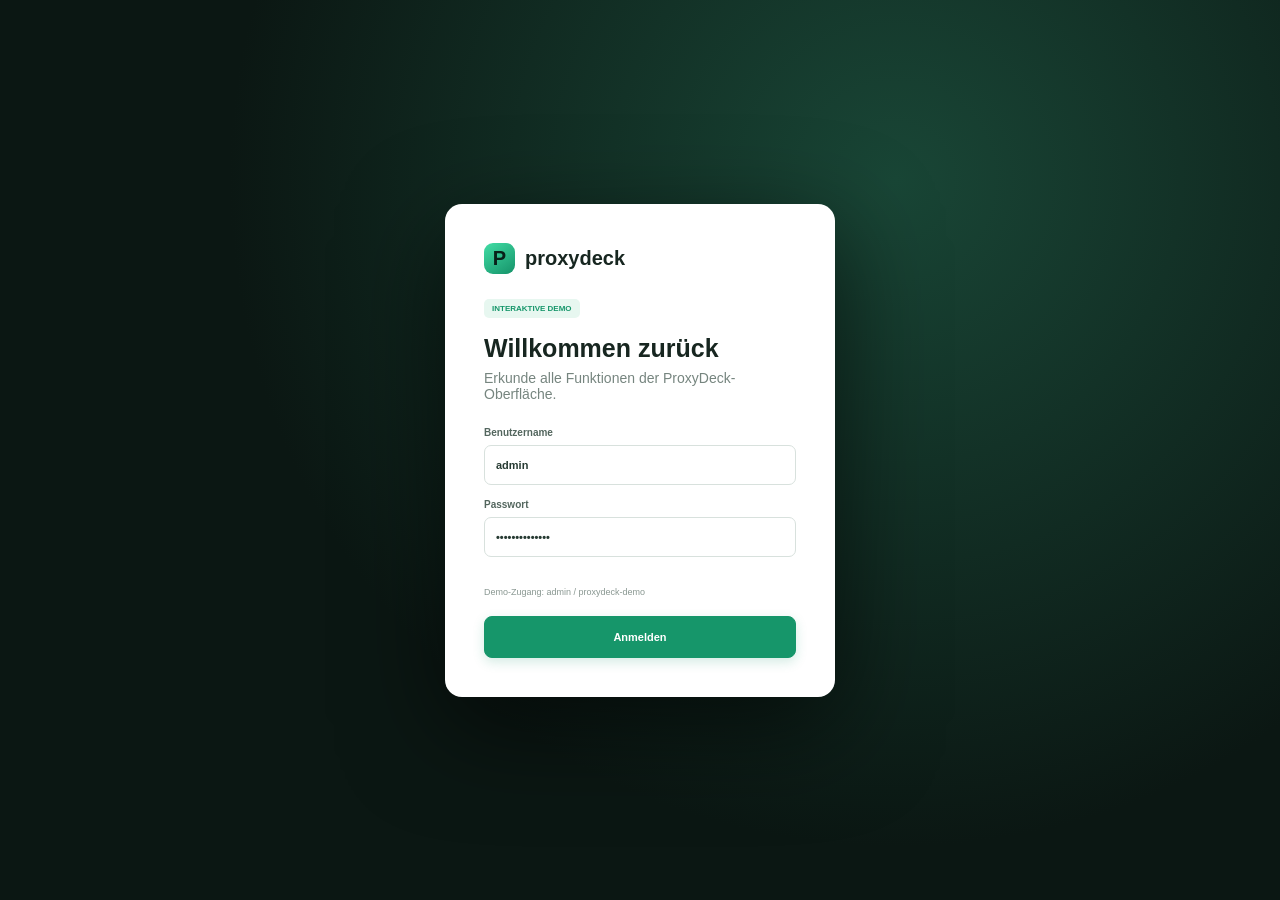
==== demo/index.html @ f4456217 "ALPHA" ====
<!doctype html>
<html lang="de">
<head>
  <meta charset="utf-8">
  <meta name="viewport" content="width=device-width,initial-scale=1">
  <title>ProxyDeck – Vollständige Demo</title>
  <link rel="stylesheet" href="demo.css?v=20260721-2">
</head>
<body>
  <div class="shell">
    <aside class="sidebar">
      <button class="brand" data-page="dashboard"><span class="logo">P</span><img class="demo-custom-logo" alt="" hidden><strong>proxydeck</strong><em>DEMO</em></button>
      <nav id="nav">
        <button class="active" data-page="dashboard"><span>⌂</span>Übersicht</button>
        <button data-page="proxies"><span>⇄</span>Proxy Hosts <b id="proxyBadge">3</b></button>
        <button data-page="redirects"><span>↗</span>Weiterleitungen</button>
        <button data-page="streams"><span>≋</span>Streams</button>
        <button data-page="certificates"><span>◇</span>Zertifikate</button>
        <button data-page="providers"><span>⌘</span>DNS-Plugins</button>
        <button data-page="health"><span>◉</span>Healthchecks</button>
        <button data-page="users"><span>♙</span>Benutzer</button>
        <button data-page="notifications"><span>♢</span>Benachrichtigungen</button>
        <button data-page="activity"><span>▤</span>Aktivitäten</button>
        <button data-page="traffic"><span>↗</span>Traffic &amp; Hits</button>
        <button data-page="design"><span>⚙</span>Design</button>
      </nav>
      <div class="side-bottom">
        <div class="gateway"><i></i><div><strong>Gateway online</strong><small>IPv4 + IPv6 aktiv</small></div></div>
        <div class="profile"><span>MM</span><div><strong>Max Mustermann</strong><small>Administrator</small></div><button id="logout">Logout</button></div>
      </div>
    </aside>

    <main>
      <header><button class="mobile-menu" id="mobileMenu">☰</button><div><span>ProxyDeck</span><i>/</i><strong id="crumb">Übersicht</strong></div><div class="header-actions"><button title="Demo-Daten zurücksetzen" aria-label="Demo-Daten zurücksetzen" id="reset">↻</button><button title="Dunkelmodus einschalten" aria-label="Darstellung wechseln" id="themeToggle">☾</button></div></header>
      <div class="page" id="page"></div>
    </main>
  </div>

  <dialog id="modal"><form method="dialog" class="modal-card"><div class="modal-head"><div><h2 id="modalTitle"></h2><p id="modalSubtitle"></p></div><button value="cancel">×</button></div><div class="modal-body" id="modalBody"></div><div class="modal-actions"><button value="cancel" class="btn secondary">Abbrechen</button><button type="button" class="btn primary" id="modalSave">Speichern</button></div></form></dialog>
  <div class="toast" id="toast"><span>✓</span><div><strong></strong><small></small></div></div>
  <div class="login" id="login"><div class="login-book" aria-hidden="true"><span class="book-back"></span><span class="book-pages"></span><span class="book-cover"><i class="logo">P</i></span></div><form id="loginForm"><div class="login-brand"><span class="logo">P</span><strong>proxydeck</strong></div><span class="demo-pill">INTERAKTIVE DEMO</span><h1>Willkommen zurück</h1><p>Erkunde alle Funktionen der ProxyDeck-Oberfläche.</p><label>Benutzername<input id="demoLoginUser" value="admin" required></label><label>Passwort<input id="demoLoginPassword" type="password" value="proxydeck-demo" required></label><div class="login-error" id="demoLoginError"></div><small>Demo-Zugang: admin / proxydeck-demo</small><button class="btn primary">Anmelden</button></form></div>
  <script src="providers.js"></script>
  <script src="notifications.js"></script>
  <script src="demo.js?v=20260721-2"></script>
  <script src="theme.js"></script>
</body>
</html>
---- demo/demo.css ----
:root{--bg:#f3f6f4;--card:#fff;--ink:#172620;--muted:#76857f;--line:#dfe7e3;--green:#16966a;--green2:#2bc98d;--soft:#e7f7f0;--nav:#0d1916;--danger:#d35757;--amber:#e7a83d}*{box-sizing:border-box}body{margin:0;background:var(--bg);color:var(--ink);font:14px Inter,Segoe UI,sans-serif}button,input,select{font:inherit}.shell{min-height:100vh;display:grid;grid-template-columns:242px 1fr}.sidebar{position:fixed;inset:0 auto 0 0;width:242px;padding:23px 15px;background:var(--nav);color:#dce7e2;display:flex;flex-direction:column;z-index:20}.brand{display:flex;align-items:center;gap:10px;padding:0 8px 25px;border:0;background:none;color:#fff;font-size:20px;cursor:pointer}.logo{width:31px;height:31px;display:grid;place-items:center;border-radius:9px;background:linear-gradient(145deg,#42dda5,#159269);color:#092019;font-weight:900}.brand em{margin-left:auto;padding:3px 6px;border:1px solid #335047;border-radius:5px;color:#6fe0b6;font-size:8px;font-style:normal}nav{display:flex;flex-direction:column;gap:4px}nav button{height:42px;display:flex;align-items:center;gap:12px;padding:0 12px;border:0;border-radius:8px;background:none;color:#8ba098;font-weight:600;text-align:left;cursor:pointer}nav button>span{width:19px;color:#748c83;font-size:18px;text-align:center}nav button b{margin-left:auto;padding:2px 7px;border-radius:10px;background:#294138;font-size:10px}nav button:hover,nav button.active{background:#1a2b26;color:#fff}nav button.active{box-shadow:inset 3px 0 var(--green2)}.side-bottom{margin-top:auto}.gateway{display:flex;align-items:center;gap:10px;padding:15px 9px;border-bottom:1px solid #293a34}.gateway i{width:9px;height:9px;border-radius:50%;background:#35d795;box-shadow:0 0 0 5px #1b4133}.gateway strong,.gateway small,.profile strong,.profile small{display:block}.gateway strong{font-size:11px}.gateway small,.profile small{margin-top:3px;color:#667b73;font-size:9px}.profile{display:flex;align-items:center;gap:9px;padding:17px 5px 0}.profile>span{width:34px;height:34px;display:grid;place-items:center;border-radius:9px;background:#28443a;color:#41d6a0;font-size:11px;font-weight:700}.profile strong{font-size:10px}.profile button{margin-left:auto;border:0;background:none;color:#71877e;cursor:pointer}main{grid-column:2;min-width:0}header{height:66px;padding:0 29px;background:#fff;border-bottom:1px solid var(--line);display:flex;align-items:center;justify-content:space-between;position:sticky;top:0;z-index:10}header>div:first-of-type{display:flex;gap:10px;color:#8c9994;font-size:12px}header i{color:#c7cecb}header strong{color:#34463f}.header-actions{display:flex;gap:8px}.header-actions button,.mobile-menu{width:34px;height:34px;border:1px solid var(--line);border-radius:8px;background:#fff;color:#65766f;cursor:pointer}.mobile-menu{display:none}.page{max-width:1370px;margin:auto;padding:31px 37px 60px}.page-title{display:flex;align-items:flex-end;justify-content:space-between;gap:20px;margin-bottom:25px}.page-title h1{margin:0;font-size:27px;letter-spacing:-.8px}.page-title p{margin:7px 0 0;color:var(--muted);font-size:12px}.actions{display:flex;gap:9px}.btn{padding:10px 15px;border:1px solid #d2ddd8;border-radius:8px;background:#fff;color:#3c5048;font-size:11px;font-weight:700;cursor:pointer}.btn.primary{border-color:var(--green);background:var(--green);color:#fff;box-shadow:0 4px 12px #16966a30}.btn.danger{color:var(--danger)}.btn:hover{transform:translateY(-1px)}.stats{display:grid;grid-template-columns:repeat(4,1fr);gap:15px;margin-bottom:19px}.stat,.card{background:var(--card);border:1px solid var(--line);border-radius:11px;box-shadow:0 2px 7px #20372e08}.stat{padding:19px}.stat-head{display:flex;justify-content:space-between;color:#71817b;font-size:10px;font-weight:700}.stat-head i{width:29px;height:29px;display:grid;place-items:center;border-radius:8px;background:var(--soft);color:var(--green);font-style:normal}.stat strong{display:block;margin-top:10px;font-size:25px}.stat small{display:block;margin-top:6px;color:#85938e;font-size:9px}.up{color:var(--green)!important}.grid{display:grid;grid-template-columns:minmax(0,1fr) 310px;gap:18px}.card{padding:20px}.card-title{display:flex;align-items:center;justify-content:space-between;margin-bottom:17px}.card-title h2{margin:0;font-size:14px}.card-title p{margin:4px 0 0;color:var(--muted);font-size:10px}.table{width:100%;border-collapse:collapse}.table th{padding:10px;text-align:left;color:#81908a;font-size:9px;text-transform:uppercase;letter-spacing:.4px;border-bottom:1px solid var(--line)}.table td{padding:13px 10px;border-bottom:1px solid #edf1ef;font-size:11px}.table tr:last-child td{border-bottom:0}.domain{display:flex;align-items:center;gap:9px}.domain-icon{width:30px;height:30px;display:grid;place-items:center;border-radius:8px;background:#eaf8f2;color:var(--green);font-weight:800}.domain strong,.domain small{display:block}.domain small{margin-top:3px;color:#87958f;font-size:9px}.status{display:inline-flex;align-items:center;gap:6px;padding:4px 8px;border-radius:12px;background:var(--soft);color:#177c59;font-size:9px;font-weight:700}.status:before{content:"";width:5px;height:5px;border-radius:50%;background:var(--green2)}.status.warn{background:#fff4df;color:#9a6b16}.status.warn:before{background:var(--amber)}.status.off{background:#f1f3f2;color:#78857f}.status.off:before{background:#9aa6a1}.row-actions{display:flex;justify-content:flex-end;gap:5px}.icon-btn{width:29px;height:29px;border:1px solid var(--line);border-radius:7px;background:#fff;color:#6c7d76;cursor:pointer}.activity{display:flex;flex-direction:column}.activity-item{display:grid;grid-template-columns:29px 1fr;gap:10px;padding:11px 0;border-bottom:1px solid #edf1ef}.activity-item:last-child{border:0}.activity-item>span{width:28px;height:28px;display:grid;place-items:center;border-radius:50%;background:var(--soft);color:var(--green);font-size:11px}.activity-item strong,.activity-item small{display:block;font-size:10px}.activity-item small{margin-top:3px;color:#8a9892;font-size:8px}.chart{height:120px;display:flex;align-items:flex-end;gap:6px;padding-top:15px}.bar{flex:1;border-radius:4px 4px 1px 1px;background:linear-gradient(#33ce96,#b7ead7);min-height:8px}.list-card{padding:0;overflow:hidden}.toolbar{display:flex;gap:9px;padding:16px 18px;border-bottom:1px solid var(--line)}.search{flex:1;max-width:330px;position:relative}.search input{padding-left:32px}.search:before{content:"⌕";position:absolute;left:11px;top:8px;color:#899892}.toolbar .btn{margin-left:auto}input,select{width:100%;height:38px;padding:0 11px;border:1px solid #d8e1dd;border-radius:7px;background:#fff;color:#263a32;outline:none;font-size:11px}input:focus,select:focus{border-color:#4bb78f;box-shadow:0 0 0 3px #35b78218}.form-grid{display:grid;grid-template-columns:1fr 1fr;gap:14px}.form-grid .wide{grid-column:1/-1}label{display:block;color:#53665e;font-size:10px;font-weight:700}label input,label select{margin-top:7px}.target-editor{margin-top:17px}.target-head{display:flex;align-items:center;justify-content:space-between;margin-bottom:9px}.target-row{display:grid;grid-template-columns:minmax(140px,1fr) 90px 70px 90px 31px;gap:8px;align-items:end;padding:10px;margin-bottom:8px;border:1px solid var(--line);border-radius:8px}.target-row button{height:38px;border:0;background:none;color:var(--danger);cursor:pointer}.cert-overview{display:grid;grid-template-columns:150px 1fr;gap:20px;align-items:center}.ring{width:115px;height:115px;margin:auto;display:grid;place-items:center;border-radius:50%;background:radial-gradient(circle,#fff 59%,transparent 60%),conic-gradient(var(--green2) 78%,#e5ece9 0);font-size:20px;font-weight:800}.empty{padding:65px;text-align:center;color:var(--muted)}dialog{width:min(720px,calc(100vw - 25px));padding:0;border:0;border-radius:13px;box-shadow:0 25px 90px #0006}dialog::backdrop{background:#07130fb8;backdrop-filter:blur(3px)}.modal-card{margin:0}.modal-head,.modal-actions{display:flex;align-items:center;justify-content:space-between;padding:19px 22px;border-bottom:1px solid var(--line)}.modal-head h2{margin:0;font-size:16px}.modal-head p{margin:4px 0 0;color:var(--muted);font-size:10px}.modal-head button{border:0;background:none;color:#82918b;font-size:24px}.modal-body{padding:22px;max-height:65vh;overflow:auto}.modal-actions{justify-content:flex-end;gap:8px;border-top:1px solid var(--line);border-bottom:0}.toast{position:fixed;right:24px;bottom:24px;display:flex;align-items:center;gap:11px;padding:13px 18px;border-radius:9px;background:#10241d;color:#fff;box-shadow:0 14px 45px #0005;transform:translateY(100px);opacity:0;transition:.3s;z-index:100}.toast.show{transform:none;opacity:1}.toast>span{color:#3add9f}.toast strong,.toast small{display:block}.toast strong{font-size:11px}.toast small{margin-top:3px;color:#91a69e;font-size:9px}.login{position:fixed;inset:0;z-index:200;display:grid;place-items:center;padding:20px;background:radial-gradient(circle at 70% 20%,#194636,#0b1713 58%)}.login.hidden{display:none}.login form{width:min(390px,100%);padding:39px;background:#fff;border-radius:17px;box-shadow:0 30px 100px #0009}.login-brand{display:flex;align-items:center;gap:10px;font-size:20px}.demo-pill{display:inline-block;margin-top:25px;padding:5px 8px;border-radius:5px;background:var(--soft);color:var(--green);font-size:8px;font-weight:800}.login h1{margin:16px 0 7px;font-size:25px}.login p{margin:0 0 25px;color:var(--muted)}.login label{margin-top:14px}.login form>small{display:block;margin:12px 0;color:#899791;font-size:9px}.login .btn{width:100%;height:42px;margin-top:7px}
@media(max-width:1000px){.shell{grid-template-columns:76px 1fr}.sidebar{width:76px}.brand strong,.brand em,nav button{font-size:0}.brand{padding-left:7px}nav button{justify-content:center}nav button>span{font-size:18px}nav button b,.side-bottom{display:none}.grid{grid-template-columns:1fr}.stats{grid-template-columns:1fr 1fr}}
@media(max-width:680px){body{overflow-x:hidden}.shell{display:block}.sidebar{display:none;width:min(82vw,280px);box-shadow:15px 0 45px #0008}.sidebar.open{display:flex}.mobile-menu{display:block}main{grid-column:auto;max-width:100vw}header{padding:0 15px}header>div:first-of-type{display:none}.page{padding:18px 12px 40px;max-width:100vw}.page-title{align-items:flex-start;flex-direction:column;margin-bottom:18px}.page-title h1{font-size:22px}.actions{width:100%}.actions .btn{flex:1;min-height:44px}.stats{grid-template-columns:1fr 1fr;gap:10px}.stat{padding:15px}.stat strong{font-size:21px}.grid{display:block}.grid>aside{margin-top:12px}.card{padding:15px}.list-card{padding:0;overflow:visible;background:transparent;border:0;box-shadow:none}.list-card>.card-title,.list-card>.toolbar{margin-bottom:10px;background:var(--card);border:1px solid var(--line);border-radius:11px;padding:14px}.toolbar{align-items:center;flex-wrap:wrap}.toolbar .search{flex-basis:100%;max-width:none}.toolbar .btn{min-height:42px}.table,.table tbody,.table tr,.table td{display:block;width:100%}.table thead{display:none}.table tbody{display:grid;gap:10px}.table tr{padding:14px;background:var(--card);border:1px solid var(--line);border-radius:12px;box-shadow:0 2px 7px #20372e0a}.table td{display:grid;grid-template-columns:minmax(86px,34%) 1fr;align-items:center;gap:10px;padding:8px 0;border-bottom:1px solid var(--line);text-align:left;overflow-wrap:anywhere}.table td:last-child{border-bottom:0}.table td:before{content:attr(data-label);color:var(--muted);font-size:9px;font-weight:800;text-transform:uppercase;letter-spacing:.35px}.table td[data-label=""]:before{display:none}.domain{min-width:0}.domain strong{overflow-wrap:anywhere}.row-actions{justify-content:flex-start}.icon-btn{width:40px;height:40px}.form-grid{grid-template-columns:1fr}.form-grid .wide{grid-column:auto}.target-row{grid-template-columns:1fr;padding:12px}.target-row label,.target-row label:nth-child(3),.target-row label:nth-child(4){grid-row:auto}.target-row button{width:100%;border:1px solid var(--line);border-radius:7px}.cert-overview{grid-template-columns:1fr}.modal-body{padding:16px}.modal-actions .btn{min-height:43px}.toast{left:12px;right:12px;bottom:12px}.login form{padding:28px 22px}}
@media(max-width:390px){.stats{grid-template-columns:1fr}.table td{grid-template-columns:82px 1fr}}
@media(max-width:680px){.sidebar.open .brand{justify-content:flex-start}.sidebar.open .brand strong{display:inline;font-size:20px}.sidebar.open .brand em{display:inline;font-size:8px}.sidebar.open nav button{justify-content:flex-start;font-size:13px}.sidebar.open nav button>span{font-size:18px}.sidebar.open nav button b{display:grid;font-size:10px}.sidebar.open .side-bottom{display:block}}
.profile button{padding:6px 8px;border:1px solid #31463f;border-radius:7px;color:#91a69e;font-size:9px;font-weight:700}
.login-error{min-height:18px;color:#b92f3c;font-size:11px;font-weight:700}.login-error:not(:empty){margin:7px 0;padding:9px 11px;border:1px solid #f0bcbc;border-radius:7px;background:#fff1f1}.login-denied{animation:loginDenied .35s ease}@keyframes loginDenied{25%{transform:translateX(-7px)}50%{transform:translateX(6px)}75%{transform:translateX(-3px)}}
.login-book{position:fixed;width:min(96vw,828px,124vh);height:auto;aspect-ratio:1.3;z-index:203}.login.closing form>*{animation:none}.login.closing form{animation:loginCardAway .55s ease forwards}.login.opening form{animation:loginCardReturn .9s ease both}.login.opening .login-book{animation:bookAppear .9s ease forwards}.login.opening .book-cover{animation:bookOpen .65s .12s cubic-bezier(.2,.75,.25,1) both}@keyframes bookOpen{from{transform:rotateY(-2deg)}to{transform:rotateY(-132deg)}}@keyframes loginCardReturn{0%,70%{opacity:0;transform:scale(.92)}100%{opacity:1;transform:none}}
.demo-custom-logo{max-width:115px;max-height:34px;object-fit:contain}.design-actions{display:flex;gap:9px;margin:20px 0 12px}@media(max-width:680px){.design-actions{flex-direction:column}.login-book{width:min(96vw,124vh)}}
.login-book{width:min(96vw,828px,124vh)}.login-book>span{border-radius:5px 11px 11px 5px;transform-origin:left center}.book-cover{transform:rotateY(-132deg)}.book-cover:after{left:9px;right:auto}.login.closing .book-cover{animation:bookCloseNatural .58s .12s cubic-bezier(.2,.75,.25,1) forwards}.login.opening .book-cover{animation:bookOpenNatural .65s .12s cubic-bezier(.2,.75,.25,1) both}@keyframes bookCloseNatural{from{transform:rotateY(-132deg)}to{transform:rotateY(-2deg)}}@keyframes bookOpenNatural{from{transform:rotateY(-2deg)}to{transform:rotateY(-132deg)}}@media(max-width:680px){.login-book{width:min(96vw,124vh)}}
body.dark{--bg:#0d1513;--green:var(--accent-dark,#0f694a);--green2:var(--accent-dark,#0f694a)}
.event-fields{display:flex;flex-wrap:wrap;gap:10px 18px;padding:13px 15px;border:1px solid var(--line);border-radius:9px}.event-fields legend{padding:0 6px;color:var(--muted);font-size:10px}.event-fields label{display:inline-flex;align-items:center;gap:7px;margin:0}.event-fields input[type="checkbox"]{appearance:auto!important;width:16px!important;height:16px!important;min-width:16px;margin:0!important;padding:0!important;box-shadow:none}.form-grid input[type="file"]{height:auto;min-height:52px;padding:8px;border:1px dashed var(--line);background:var(--card);color:var(--muted);line-height:34px}.form-grid input[type="file"]::file-selector-button{height:34px;margin-right:10px;padding:0 13px;border:1px solid var(--line);border-radius:7px;background:var(--soft);color:var(--green);font-size:10px;font-weight:800;cursor:pointer}.form-grid input[type="file"]:hover{border-color:var(--green)}body.dark .form-grid input[type="file"]::file-selector-button{background:#1c2d27;color:#dce9e4}
.card,.stat,.table tr{border-radius:12px}input:not([type="checkbox"]):not([type="file"]),select{min-height:40px}.btn{min-height:38px;border-radius:8px}.event-fields{border-radius:9px}.event-fields input[type="checkbox"]{vertical-align:middle}
body.dark{--bg:#0d1513;--card:#14201c;--ink:#e5f0ec;--muted:#91a39c;--line:#2a3934;--soft:#17392d;--nav:#080f0d;color-scheme:dark}body.dark header,body.dark input,body.dark select,body.dark .btn:not(.primary),body.dark .icon-btn,body.dark .header-actions button,body.dark .mobile-menu,body.dark dialog,body.dark .login form{background:#14201c;color:var(--ink)}body.dark header strong,body.dark label{color:#c7d7d1}body.dark .table td,body.dark .activity-item{border-color:#263630}body.dark .domain-icon{background:#183a2e}body.dark .status.off{background:#27342f;color:#a6b4af}body.dark .status.warn{background:#3a2c15;color:#f0c36c}body.dark .ring{background:radial-gradient(circle,#14201c 59%,transparent 60%),conic-gradient(var(--green2) 78%,#2a3934 0)}body.dark dialog::backdrop{background:#020604dc}
.login-book{position:fixed;left:50%;top:50%;width:min(96vw,828px,124vh);height:auto;aspect-ratio:1.3;z-index:103;opacity:0;pointer-events:none;perspective:900px;transform:translate(-50%,-50%) scale(1)}.login-book>span{position:absolute;inset:0;border-radius:5px 11px 11px 5px;transform-origin:left center}.book-back{background:#0d6d4b;box-shadow:0 25px 42px #0005}.book-pages{inset:5px 5px 5px 3px!important;background:repeating-linear-gradient(0deg,#fff 0 4px,#dfe9e4 5px);transform:rotateY(-3deg)}.book-cover{display:grid;place-items:center;background:linear-gradient(135deg,#20b77e,#0f7652);box-shadow:inset 0 0 0 2px #ffffff1f,0 4px 10px #0003;transform:rotateY(-132deg)}.book-cover:after{content:"";position:absolute;left:9px;top:0;bottom:0;width:3px;background:#ffffff24}.book-cover .logo{font-style:normal;transform:scale(1.35)}.login form{position:relative}.login.closing form>:not(.login-book){animation:loginCardAway .72s .12s cubic-bezier(.5,0,.2,1) forwards}.login.closing .login-book{animation:bookAppear .9s ease forwards}.login.closing .book-cover{animation:bookClose .58s .12s cubic-bezier(.2,.75,.25,1) forwards}@keyframes loginCardAway{to{opacity:0;transform:scale(.92)}}@keyframes bookAppear{0%{opacity:0;transform:translate(-50%,-50%) scale(1)}20%,78%{opacity:1;transform:translate(-50%,-50%) scale(1)}100%{opacity:0;transform:translate(-50%,-50%) scale(.98) translateY(-14px)}}@keyframes bookClose{to{transform:rotateY(-2deg)}}@keyframes loginFade{100%{background:#07120f00}}@media(prefers-reduced-motion:reduce){.login.closing,.login.closing form,.login.closing .login-book,.login.closing .book-cover{animation-duration:.01ms!important;animation-delay:0s!important}}
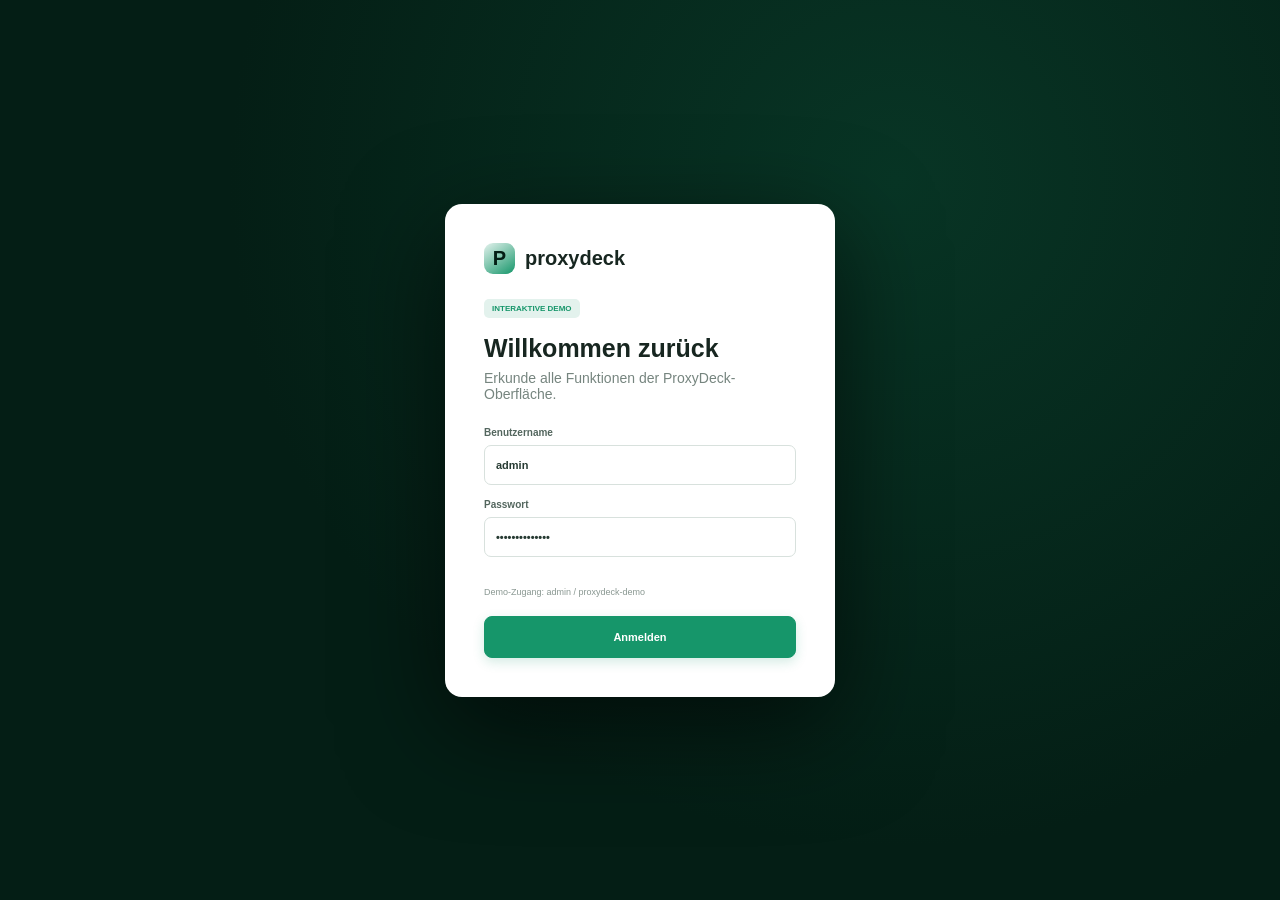
==== commit a4eff290: "ALPHA" ====
--- a/demo/index.html
+++ b/demo/index.html
@@ -4,7 +4,9 @@
   <meta charset="utf-8">
   <meta name="viewport" content="width=device-width,initial-scale=1">
   <title>ProxyDeck – Vollständige Demo</title>
-  <link rel="stylesheet" href="demo.css?v=20260721-2">
+  <link rel="stylesheet" href="demo.css?v=20260722-3">
+  <link rel="stylesheet" href="palette.css?v=20260722-1">
+  <link rel="stylesheet" href="book3d.css?v=20260722-1">
 </head>
 <body>
   <div class="shell">
@@ -41,7 +43,9 @@
   <div class="login" id="login"><div class="login-book" aria-hidden="true"><span class="book-back"></span><span class="book-pages"></span><span class="book-cover"><i class="logo">P</i></span></div><form id="loginForm"><div class="login-brand"><span class="logo">P</span><strong>proxydeck</strong></div><span class="demo-pill">INTERAKTIVE DEMO</span><h1>Willkommen zurück</h1><p>Erkunde alle Funktionen der ProxyDeck-Oberfläche.</p><label>Benutzername<input id="demoLoginUser" value="admin" required></label><label>Passwort<input id="demoLoginPassword" type="password" value="proxydeck-demo" required></label><div class="login-error" id="demoLoginError"></div><small>Demo-Zugang: admin / proxydeck-demo</small><button class="btn primary">Anmelden</button></form></div>
   <script src="providers.js"></script>
   <script src="notifications.js"></script>
-  <script src="demo.js?v=20260721-2"></script>
+  <script>window.applyDemoPalette=()=>{};</script>
+  <script src="demo.js?v=20260722-3"></script>
+  <script src="palette.js?v=20260722-1"></script>
   <script src="theme.js"></script>
 </body>
 </html>
--- a/demo/palette.css
+++ b/demo/palette.css
@@ -0,0 +1 @@
+.sidebar{background:var(--nav)}nav button{color:var(--nav-text)}nav button>span{color:var(--nav-muted)}nav button b{background:var(--nav-active)}nav button:hover,nav button.active{background:var(--nav-hover)}.gateway{border-color:var(--nav-line)}.gateway i{background:var(--green);box-shadow:0 0 0 5px var(--nav-active)}.gateway small,.profile small,.profile button{color:var(--nav-muted)}.profile>span{background:var(--nav-active);color:var(--green)}.logo{background:linear-gradient(145deg,var(--soft),var(--green));color:var(--nav)}.login{background:radial-gradient(circle at 70% 20%,var(--nav-active),var(--nav) 58%)}.book-back{background:var(--green)}.book-cover{background:linear-gradient(135deg,var(--green),var(--nav-active))}.toast{background:var(--nav)}body.dark{--bg:var(--dark-bg);--card:var(--dark-card);--line:var(--dark-line);--soft:var(--dark-soft);--nav:var(--dark-bg)}body.dark header,body.dark input,body.dark select,body.dark .btn:not(.primary),body.dark .icon-btn,body.dark .header-actions button,body.dark .mobile-menu,body.dark dialog,body.dark .login form{background:var(--dark-card)}body.dark .table td,body.dark .activity-item{border-color:var(--dark-line)}body.dark .domain-icon{background:var(--dark-soft)}
--- a/demo/book3d.css
+++ b/demo/book3d.css
@@ -0,0 +1 @@
+.login-book{position:fixed!important;left:50%!important;top:50%!important;width:min(88vw,920px,126vh)!important;height:auto!important;aspect-ratio:1.42!important;opacity:0;pointer-events:none;z-index:203!important;perspective:2400px!important;transform-style:preserve-3d;filter:drop-shadow(0 42px 34px #0008);transform:translate(-50%,-50%) rotateX(7deg) rotateZ(-2deg)}.login-book>span{position:absolute;inset:5% 4%;border-radius:12px 28px 28px 12px;transform-style:preserve-3d;transform-origin:5% 50%;backface-visibility:hidden}.book-back{background:linear-gradient(145deg,var(--green),var(--nav-active) 58%,var(--nav));border:2px solid color-mix(in srgb,var(--green) 55%,#000);box-shadow:inset 18px 0 28px #0004,inset -8px -10px 24px #0003,18px 28px 45px #0007;transform:translateZ(-24px) translate(10px,12px)}.book-pages{inset:6.5% 4.5% 6.5% 5.5%!important;background:repeating-linear-gradient(0deg,#fffdf5 0 5px,#ded8c8 6px,#fffdf5 7px);border:1px solid #c9c0ab;border-radius:7px 24px 24px 7px!important;box-shadow:inset -22px 0 28px #8c806b26,inset 0 -13px 12px #85796330,11px 17px 0 #bcb29e,16px 23px 18px #0005;transform:translateZ(-7px) translate(7px,7px)!important}.book-pages:before{content:"";position:absolute;inset:5% 3% 5% 5%;border-radius:5px 20px 20px 5px;background:linear-gradient(90deg,#b4aa941f,#fffdf4 13%,#fffdf4 82%,#b6ab9540);box-shadow:0 1px #cfc7b7,0 5px #f7f2e7,0 6px #c9c0af,0 10px #faf7ee,0 11px #c8bead}.book-pages:after{content:"";position:absolute;right:-14px;top:8%;bottom:8%;width:17px;border-radius:0 10px 10px 0;background:repeating-linear-gradient(90deg,#cfc5b2 0 2px,#f8f3e8 3px 5px);transform:rotateY(72deg);transform-origin:left center;box-shadow:5px 0 10px #0003}.book-cover{display:grid!important;place-items:center;background:radial-gradient(circle at 72% 20%,color-mix(in srgb,var(--green) 72%,#fff),var(--green) 40%,var(--nav-active) 78%,var(--nav));border:3px solid color-mix(in srgb,var(--green) 42%,#000);box-shadow:inset 24px 0 32px #0005,inset -8px -12px 25px #0003,0 3px 0 color-mix(in srgb,var(--green) 45%,#fff);transform:translateZ(25px) rotateY(-132deg);overflow:hidden}.book-cover:before{content:"PROXYDECK";position:absolute;left:18%;right:10%;bottom:16%;padding-top:13px;border-top:1px solid #ffffff70;color:#fff;text-align:center;font:800 clamp(17px,3vw,35px) Inter;letter-spacing:.22em;text-shadow:0 4px 15px #0007}.book-cover:after{content:"";position:absolute;left:4.5%;top:0;bottom:0;width:5%;background:linear-gradient(90deg,#0006,#fff2,#0005);box-shadow:7px 0 18px #0004}.book-cover .logo{width:clamp(66px,10vw,118px)!important;height:clamp(66px,10vw,118px)!important;border-radius:24px!important;font-size:clamp(34px,6vw,70px)!important;transform:translateY(-12%) translateZ(8px)!important;box-shadow:0 18px 30px #0005,inset 0 1px #fff8}.login.closing .login-book{animation:demoBook3dEnter .95s cubic-bezier(.2,.75,.2,1) forwards!important}.login.closing .book-cover{animation:demoBook3dClose .72s .08s cubic-bezier(.2,.8,.2,1) forwards!important}.login.opening .login-book{animation:demoBook3dEnter .95s cubic-bezier(.2,.75,.2,1) forwards!important}.login.opening .book-cover{animation:demoBook3dOpen .74s .08s cubic-bezier(.2,.8,.2,1) both!important}@keyframes demoBook3dEnter{0%{opacity:0;transform:translate(-50%,-45%) rotateX(16deg) rotateZ(-5deg) scale(.72)}20%,78%{opacity:1;transform:translate(-50%,-50%) rotateX(7deg) rotateZ(-2deg) scale(1)}100%{opacity:0;transform:translate(-50%,-54%) rotateX(3deg) rotateZ(0) scale(1.05)}}@keyframes demoBook3dClose{0%{transform:translateZ(25px) rotateY(-132deg)}65%{transform:translateZ(25px) rotateY(7deg)}82%{transform:translateZ(25px) rotateY(-4deg)}100%{transform:translateZ(25px) rotateY(0)}}@keyframes demoBook3dOpen{0%{transform:translateZ(25px) rotateY(0)}22%{transform:translateZ(25px) rotateY(6deg)}100%{transform:translateZ(25px) rotateY(-132deg)}}@media(max-width:680px){.login-book{width:min(94vw,118vh)!important;filter:drop-shadow(0 24px 22px #0008)}.login-book>span{inset:8% 3%}.book-cover:before{bottom:12%;font-size:clamp(12px,4vw,22px)}.book-cover .logo{border-radius:16px!important}}@media(prefers-reduced-motion:reduce){.login.closing .login-book,.login.opening .login-book,.login.closing .book-cover,.login.opening .book-cover{animation-duration:.01ms!important;animation-delay:0s!important}}
